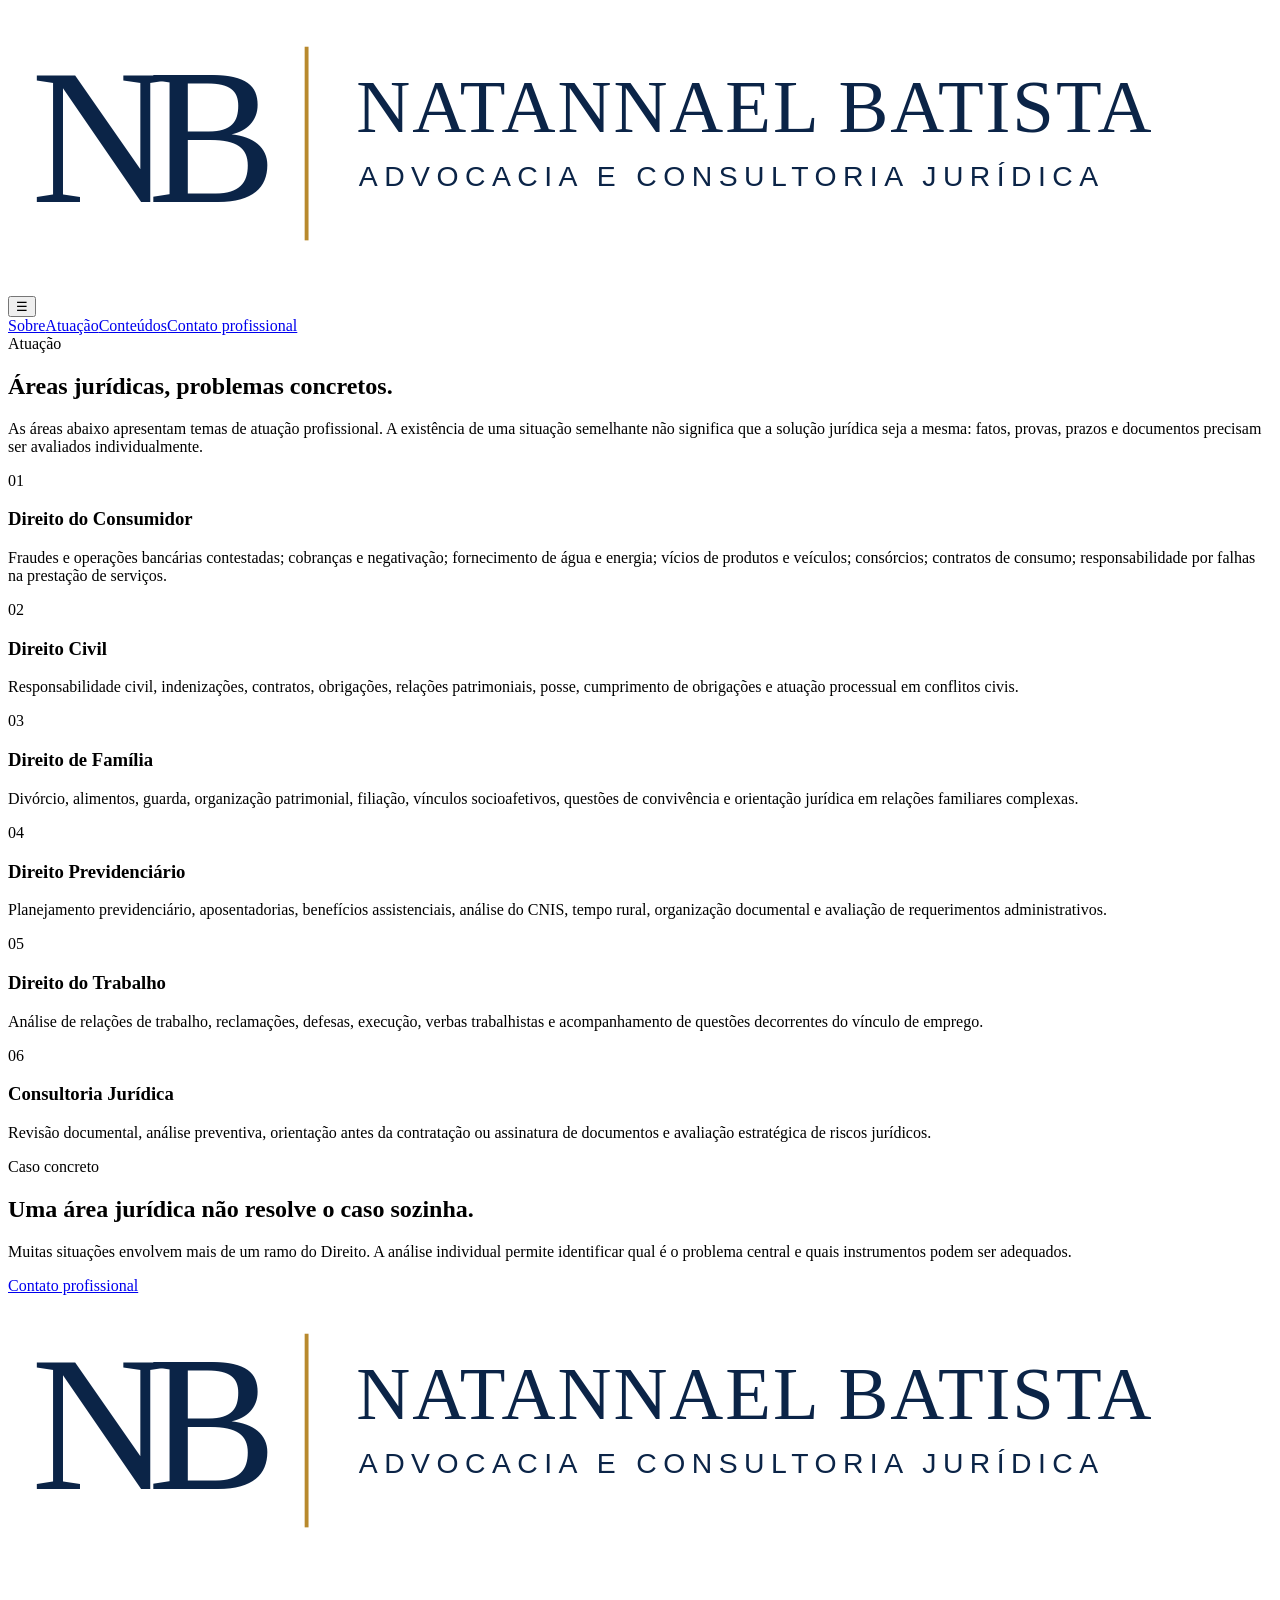
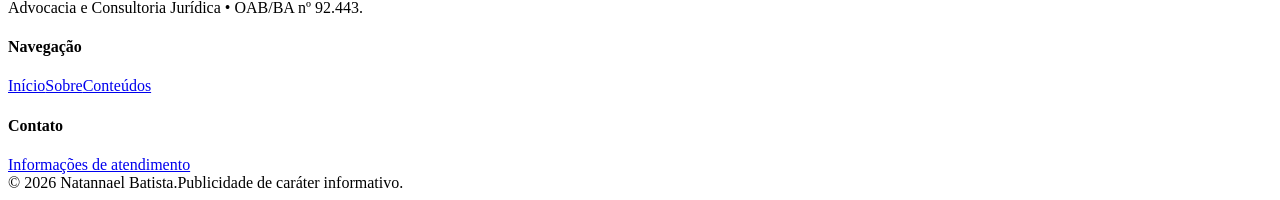
==== atuacao.html @ eb404e65 "Adiciona atuacao.html" ====
<!doctype html><html lang="pt-BR"><head><meta charset="utf-8"><meta name="viewport" content="width=device-width,initial-scale=1"><title>Atuação | Natannael Batista</title><meta name="description" content="Áreas de atuação de Natannael Batista — Direito do Consumidor, Civil, Família, Previdenciário e Trabalhista."><link rel="icon" href="assets/favicon.svg"><link rel="stylesheet" href="style.css"></head><body>
<header class="site-header"><div class="container navbar"><a class="brand" href="index.html"><img src="assets/logo-nb.svg" alt="Natannael Batista"></a><button class="menu-btn" aria-label="Abrir menu">☰</button><nav class="nav-links"><a href="sobre.html">Sobre</a><a aria-current="page" href="atuacao.html">Atuação</a><a href="conteudos.html">Conteúdos</a><a href="contato.html" class="btn">Contato profissional</a></nav></div></header>
<main><section class="page-hero"><div class="container"><div class="eyebrow">Atuação</div><h1 class="display">Áreas jurídicas, problemas concretos.</h1><p>As áreas abaixo apresentam temas de atuação profissional. A existência de uma situação semelhante não significa que a solução jurídica seja a mesma: fatos, provas, prazos e documentos precisam ser avaliados individualmente.</p></div></section>
<section class="section alt"><div class="container"><div class="cards">
<article id="consumidor" class="card"><div class="card-number">01</div><h3>Direito do Consumidor</h3><p>Fraudes e operações bancárias contestadas; cobranças e negativação; fornecimento de água e energia; vícios de produtos e veículos; consórcios; contratos de consumo; responsabilidade por falhas na prestação de serviços.</p></article>
<article id="civil" class="card"><div class="card-number">02</div><h3>Direito Civil</h3><p>Responsabilidade civil, indenizações, contratos, obrigações, relações patrimoniais, posse, cumprimento de obrigações e atuação processual em conflitos civis.</p></article>
<article id="familia" class="card"><div class="card-number">03</div><h3>Direito de Família</h3><p>Divórcio, alimentos, guarda, organização patrimonial, filiação, vínculos socioafetivos, questões de convivência e orientação jurídica em relações familiares complexas.</p></article>
<article id="previdenciario" class="card"><div class="card-number">04</div><h3>Direito Previdenciário</h3><p>Planejamento previdenciário, aposentadorias, benefícios assistenciais, análise do CNIS, tempo rural, organização documental e avaliação de requerimentos administrativos.</p></article>
<article id="trabalhista" class="card"><div class="card-number">05</div><h3>Direito do Trabalho</h3><p>Análise de relações de trabalho, reclamações, defesas, execução, verbas trabalhistas e acompanhamento de questões decorrentes do vínculo de emprego.</p></article>
<article class="card"><div class="card-number">06</div><h3>Consultoria Jurídica</h3><p>Revisão documental, análise preventiva, orientação antes da contratação ou assinatura de documentos e avaliação estratégica de riscos jurídicos.</p></article>
</div></div></section>
<div class="container"><section class="cta"><div><div class="eyebrow">Caso concreto</div><h2>Uma área jurídica não resolve o caso sozinha.</h2><p>Muitas situações envolvem mais de um ramo do Direito. A análise individual permite identificar qual é o problema central e quais instrumentos podem ser adequados.</p></div><div class="actions"><a class="btn gold" href="contato.html">Contato profissional</a></div></section></div></main>
<footer class="site-footer"><div class="container"><div class="footer-grid"><div><img class="footer-logo" src="assets/logo-nb.svg" alt="Natannael Batista"><p>Advocacia e Consultoria Jurídica • OAB/BA nº 92.443.</p></div><div><h4>Navegação</h4><a href="index.html">Início</a><a href="sobre.html">Sobre</a><a href="conteudos.html">Conteúdos</a></div><div><h4>Contato</h4><a href="contato.html">Informações de atendimento</a></div></div><div class="footer-bottom"><span>© <span data-year></span> Natannael Batista.</span><span>Publicidade de caráter informativo.</span></div></div></footer><script src="script.js"></script></body></html>
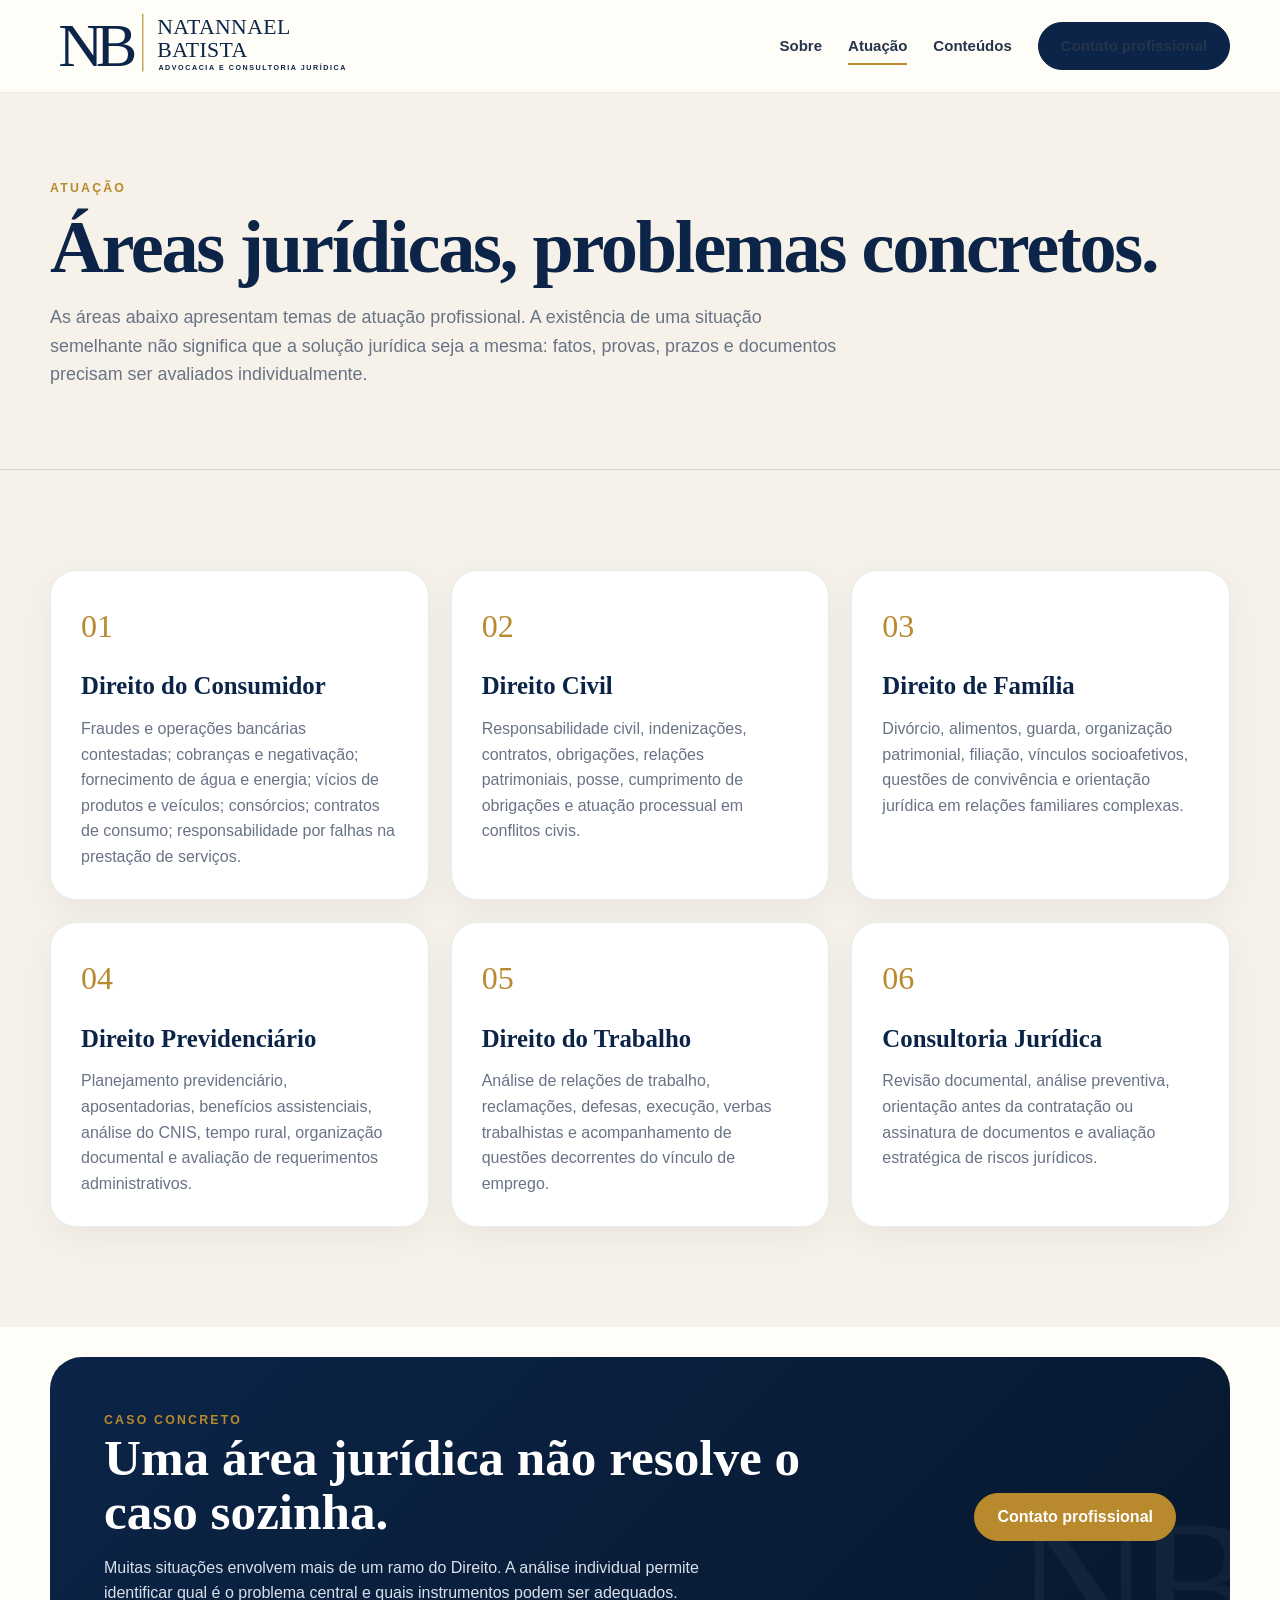
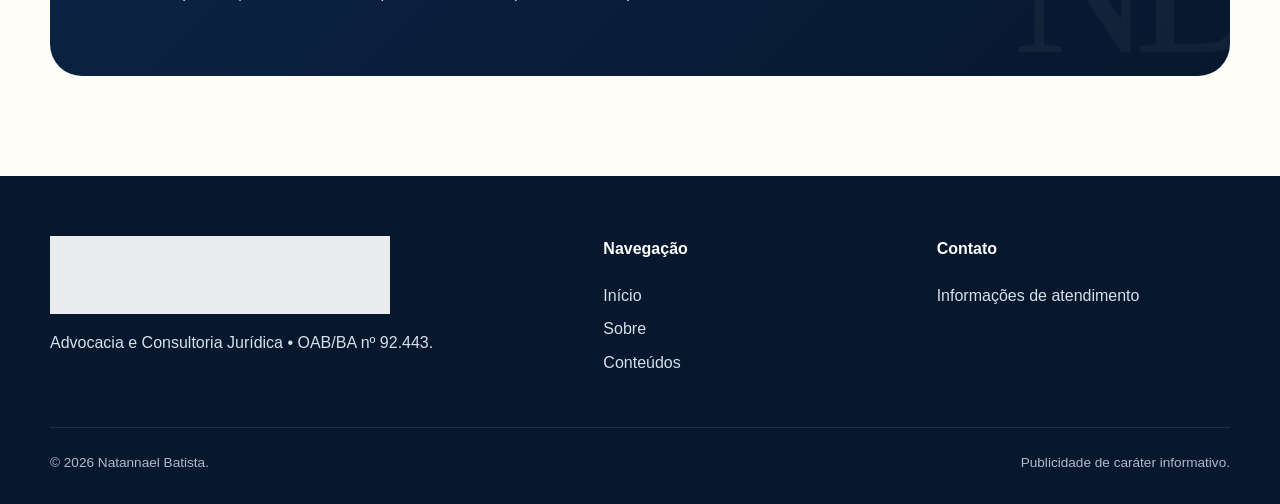
==== commit a0daa238: "Adiciona SEO e canonical em atuacao.html" ====
--- a/atuacao.html
+++ b/atuacao.html
@@ -1,4 +1,10 @@
-<!doctype html><html lang="pt-BR"><head><meta charset="utf-8"><meta name="viewport" content="width=device-width,initial-scale=1"><title>Atuação | Natannael Batista</title><meta name="description" content="Áreas de atuação de Natannael Batista — Direito do Consumidor, Civil, Família, Previdenciário e Trabalhista."><link rel="icon" href="assets/favicon.svg"><link rel="stylesheet" href="style.css"></head><body>
+<!doctype html><html lang="pt-BR"><head><meta charset="utf-8"><meta name="viewport" content="width=device-width,initial-scale=1"><title>Atuação | Natannael Batista</title><meta name="description" content="Áreas de atuação de Natannael Batista — Direito do Consumidor, Civil, Família, Previdenciário e Trabalhista."><link rel="icon" href="assets/favicon.svg"><link rel="stylesheet" href="style.css"><link rel="canonical" href="https://www.natannaelbatista.adv.br/atuacao.html">
+<meta property="og:type" content="website">
+<meta property="og:title" content="Atuação | Natannael Batista">
+<meta property="og:description" content="Áreas de atuação de Natannael Batista — Direito do Consumidor, Civil, Família, Previdenciário e Trabalhista.">
+<meta property="og:url" content="https://www.natannaelbatista.adv.br/atuacao.html">
+<meta name="twitter:card" content="summary">
+</head><body>
 <header class="site-header"><div class="container navbar"><a class="brand" href="index.html"><img src="assets/logo-nb.svg" alt="Natannael Batista"></a><button class="menu-btn" aria-label="Abrir menu">☰</button><nav class="nav-links"><a href="sobre.html">Sobre</a><a aria-current="page" href="atuacao.html">Atuação</a><a href="conteudos.html">Conteúdos</a><a href="contato.html" class="btn">Contato profissional</a></nav></div></header>
 <main><section class="page-hero"><div class="container"><div class="eyebrow">Atuação</div><h1 class="display">Áreas jurídicas, problemas concretos.</h1><p>As áreas abaixo apresentam temas de atuação profissional. A existência de uma situação semelhante não significa que a solução jurídica seja a mesma: fatos, provas, prazos e documentos precisam ser avaliados individualmente.</p></div></section>
 <section class="section alt"><div class="container"><div class="cards">
--- a/style.css
+++ b/style.css
@@ -0,0 +1,275 @@
+:root {
+  --navy: #0b2447;
+  --navy-2: #102f57;
+  --gold: #b8892d;
+  --gold-soft: #d7b46a;
+  --cream: #f7f2e9;
+  --paper: #fffdf8;
+  --ink: #142238;
+  --muted: #697386;
+  --line: rgba(11, 36, 71, .14);
+  --shadow: 0 18px 50px rgba(11, 36, 71, .10);
+  --radius: 26px;
+}
+
+* { box-sizing: border-box; }
+html { scroll-behavior: smooth; }
+body {
+  margin: 0;
+  font-family: Inter, ui-sans-serif, -apple-system, BlinkMacSystemFont, "Segoe UI", sans-serif;
+  color: var(--ink);
+  background: var(--paper);
+  line-height: 1.6;
+}
+img { max-width: 100%; display: block; }
+a { color: inherit; text-decoration: none; }
+button, input, textarea { font: inherit; }
+
+.container { width: min(1180px, calc(100% - 40px)); margin: 0 auto; }
+.eyebrow {
+  text-transform: uppercase;
+  letter-spacing: .18em;
+  font-size: .77rem;
+  font-weight: 800;
+  color: var(--gold);
+}
+.display {
+  font-family: Georgia, "Times New Roman", serif;
+  letter-spacing: -.03em;
+  line-height: 1.03;
+}
+
+.site-header {
+  position: sticky;
+  top: 0;
+  z-index: 40;
+  backdrop-filter: blur(18px);
+  background: rgba(255,253,248,.91);
+  border-bottom: 1px solid rgba(11,36,71,.08);
+}
+.navbar {
+  min-height: 92px;
+  display: flex;
+  align-items: center;
+  justify-content: space-between;
+  gap: 26px;
+}
+.brand img { width: 390px; max-width: 47vw; }
+.nav-links { display: flex; gap: 26px; align-items: center; font-size: .94rem; font-weight: 650; }
+.nav-links a { position: relative; color: #25344b; }
+.nav-links a:not(.btn)::after {
+  content: "";
+  position: absolute;
+  left: 0; bottom: -7px;
+  width: 0; height: 2px;
+  background: var(--gold);
+  transition: .22s ease;
+}
+.nav-links a:not(.btn):hover::after, .nav-links a[aria-current="page"]::after { width: 100%; }
+.menu-btn { display: none; background: transparent; border: 0; color: var(--navy); font-size: 1.7rem; }
+
+.btn {
+  display: inline-flex;
+  align-items: center;
+  justify-content: center;
+  gap: 10px;
+  min-height: 48px;
+  padding: 0 22px;
+  border-radius: 999px;
+  background: var(--navy);
+  color: #fff;
+  border: 1px solid var(--navy);
+  font-weight: 750;
+  transition: .2s ease;
+}
+.btn:hover { transform: translateY(-1px); box-shadow: 0 10px 26px rgba(11,36,71,.16); }
+.btn.outline { background: transparent; color: var(--navy); }
+.btn.gold { background: var(--gold); border-color: var(--gold); color: #fff; }
+
+.hero {
+  position: relative;
+  overflow: hidden;
+  background:
+    radial-gradient(circle at 78% 22%, rgba(184,137,45,.18), transparent 26%),
+    linear-gradient(145deg, #fffdf9 0%, #f8f1e5 57%, #f2eadf 100%);
+  min-height: 700px;
+  display: grid;
+  align-items: center;
+  border-bottom: 1px solid rgba(11,36,71,.08);
+}
+.hero::before {
+  content: "";
+  position: absolute;
+  width: 630px; height: 630px;
+  border: 1px solid rgba(184,137,45,.22);
+  border-radius: 50%;
+  right: -220px; top: 72px;
+}
+.hero::after {
+  content: "NB";
+  position: absolute;
+  font-family: Georgia, "Times New Roman", serif;
+  font-size: clamp(13rem, 27vw, 27rem);
+  line-height: .8;
+  color: rgba(11,36,71,.035);
+  right: -3vw;
+  bottom: -2vw;
+  letter-spacing: -.09em;
+  pointer-events: none;
+}
+.hero-grid {
+  position: relative;
+  z-index: 2;
+  display: grid;
+  grid-template-columns: 1.2fr .8fr;
+  gap: 70px;
+  align-items: center;
+  padding: 95px 0 80px;
+}
+.hero h1 { font-size: clamp(3.2rem, 6vw, 6.6rem); margin: 18px 0 26px; color: var(--navy); max-width: 850px; }
+.hero h1 span { color: var(--gold); }
+.hero p { font-size: 1.18rem; max-width: 690px; color: #3f4e62; }
+.hero-actions { display: flex; flex-wrap: wrap; gap: 12px; margin-top: 34px; }
+.hero-aside {
+  background: rgba(255,255,255,.65);
+  border: 1px solid rgba(11,36,71,.09);
+  border-radius: var(--radius);
+  padding: 34px;
+  box-shadow: var(--shadow);
+  backdrop-filter: blur(12px);
+}
+.hero-aside h2 { font-size: 1.5rem; margin: 0 0 18px; color: var(--navy); }
+.hero-aside ul { list-style: none; margin: 0; padding: 0; }
+.hero-aside li { padding: 16px 0; border-top: 1px solid var(--line); display: flex; gap: 14px; }
+.hero-aside li:first-child { border-top: 0; }
+.mini-mark { width: 10px; height: 10px; border-radius: 50%; margin-top: 8px; background: var(--gold); flex: 0 0 auto; }
+
+.section { padding: 100px 0; }
+.section.alt { background: var(--cream); }
+.section-head { display: grid; grid-template-columns: .8fr 1.2fr; gap: 40px; align-items: end; margin-bottom: 46px; }
+.section-head h2 { margin: 8px 0 0; font-size: clamp(2.3rem, 4.6vw, 4.6rem); color: var(--navy); }
+.section-head p { margin: 0; color: var(--muted); font-size: 1.05rem; max-width: 700px; justify-self: end; }
+
+.cards { display: grid; grid-template-columns: repeat(3, 1fr); gap: 22px; }
+.card {
+  background: #fff;
+  border: 1px solid rgba(11,36,71,.09);
+  border-radius: var(--radius);
+  padding: 30px;
+  box-shadow: 0 12px 36px rgba(11,36,71,.06);
+  transition: .2s ease;
+}
+.card:hover { transform: translateY(-4px); box-shadow: var(--shadow); }
+.card-number { font-family: Georgia, "Times New Roman", serif; color: var(--gold); font-size: 2rem; }
+.card h3 { margin: 14px 0 10px; font-family: Georgia, "Times New Roman", serif; font-size: 1.55rem; color: var(--navy); }
+.card p { margin: 0; color: var(--muted); }
+.card-link { display: inline-block; margin-top: 20px; color: var(--navy); font-weight: 800; }
+.card-link::after { content: " →"; color: var(--gold); }
+
+.about-grid { display: grid; grid-template-columns: .78fr 1.22fr; gap: 60px; align-items: start; }
+.profile-frame {
+  position: sticky;
+  top: 125px;
+  min-height: 500px;
+  border-radius: var(--radius);
+  background:
+    linear-gradient(160deg, rgba(11,36,71,.96), rgba(16,47,87,.92)),
+    radial-gradient(circle at 70% 20%, rgba(184,137,45,.35), transparent 28%);
+  padding: 36px;
+  color: #fff;
+  display: flex;
+  flex-direction: column;
+  justify-content: flex-end;
+  overflow: hidden;
+}
+.profile-frame::before { content: "NB"; position: absolute; top: 38px; left: 34px; font-family: Georgia, serif; font-size: 9rem; color: rgba(255,255,255,.08); letter-spacing: -.12em; }
+.profile-frame .photo-note { position: relative; z-index: 2; border-top: 1px solid rgba(255,255,255,.28); padding-top: 20px; }
+.profile-frame strong { display:block; font-family: Georgia, serif; font-size: 1.9rem; }
+.profile-frame span { color: #d9dfeb; }
+.about-copy h2 { margin: 8px 0 22px; font-size: clamp(2.5rem, 4vw, 4.4rem); color: var(--navy); }
+.about-copy p { color: #4d5b6e; font-size: 1.06rem; }
+.facts { display: grid; grid-template-columns: repeat(2, 1fr); gap: 14px; margin-top: 28px; }
+.fact { padding: 20px; background: var(--cream); border-radius: 18px; border: 1px solid rgba(11,36,71,.08); }
+.fact strong { display:block; color: var(--navy); }
+.fact span { color: var(--muted); font-size: .92rem; }
+
+.content-grid { display: grid; grid-template-columns: repeat(3, 1fr); gap: 22px; }
+.article-card { background:#fff; border:1px solid rgba(11,36,71,.09); border-radius:24px; overflow:hidden; }
+.article-top { height: 150px; padding: 26px; background: linear-gradient(145deg, var(--navy), var(--navy-2)); position:relative; }
+.article-top::after { content:""; position:absolute; width:120px; height:120px; border:1px solid rgba(215,180,106,.45); border-radius:50%; right:-20px; top:-34px; }
+.article-top span { color: var(--gold-soft); font-size:.8rem; text-transform:uppercase; letter-spacing:.16em; }
+.article-body { padding: 26px; }
+.article-body h3 { font-family: Georgia, serif; color:var(--navy); font-size:1.45rem; margin:0 0 12px; }
+.article-body p { color:var(--muted); margin:0; }
+
+.cta {
+  margin: 30px 0 100px;
+  border-radius: 32px;
+  padding: 54px;
+  background: linear-gradient(135deg, var(--navy), #07182e);
+  color:#fff;
+  display:grid;
+  grid-template-columns: 1.4fr .6fr;
+  gap:30px;
+  align-items:center;
+  position:relative;
+  overflow:hidden;
+}
+.cta::after { content:"NB"; position:absolute; right:-15px; bottom:-65px; font-family:Georgia,serif; font-size:12rem; color:rgba(255,255,255,.045); letter-spacing:-.09em; }
+.cta h2 { margin:0; font-size:clamp(2rem,4vw,4rem); font-family:Georgia,serif; line-height:1.05; }
+.cta p { color:#d8e0eb; max-width:650px; }
+.cta .actions { position:relative; z-index:2; display:flex; justify-content:flex-end; flex-wrap:wrap; gap:12px; }
+.cta .btn.outline { border-color:#fff; color:#fff; }
+
+.page-hero { padding: 86px 0 62px; background: var(--cream); border-bottom:1px solid var(--line); }
+.page-hero h1 { margin: 10px 0 18px; color:var(--navy); font-size:clamp(3rem,5.8vw,6rem); }
+.page-hero p { max-width:800px; color:var(--muted); font-size:1.12rem; }
+
+.prose { max-width:820px; margin:0 auto; }
+.prose h2 { font-family:Georgia,serif; color:var(--navy); font-size:2rem; margin-top:46px; }
+.prose p, .prose li { color:#4d5b6e; }
+.prose blockquote { margin:30px 0; padding:20px 24px; border-left:4px solid var(--gold); background:var(--cream); border-radius:0 16px 16px 0; color:var(--navy); font-family:Georgia,serif; font-size:1.18rem; }
+
+.contact-grid { display:grid; grid-template-columns: .95fr 1.05fr; gap:34px; }
+.contact-panel { background:var(--navy); color:#fff; border-radius:var(--radius); padding:38px; }
+.contact-panel h2 { font-family:Georgia,serif; font-size:2.4rem; margin:0 0 16px; }
+.contact-panel p { color:#dce4ee; }
+.contact-list { margin-top:28px; display:grid; gap:14px; }
+.contact-item { padding:18px; background:rgba(255,255,255,.07); border:1px solid rgba(255,255,255,.12); border-radius:16px; }
+.contact-item strong { display:block; color:var(--gold-soft); }
+.contact-card { background:#fff; border:1px solid var(--line); border-radius:var(--radius); padding:38px; box-shadow:var(--shadow); }
+.contact-card h3 { margin-top:0; font-family:Georgia,serif; color:var(--navy); font-size:2rem; }
+.notice { padding:18px 20px; border-radius:16px; background:var(--cream); color:#4e5e71; font-size:.94rem; }
+
+.site-footer { background:#07182e; color:#d7dfeb; padding:60px 0 30px; }
+.footer-grid { display:grid; grid-template-columns:1.4fr .8fr .8fr; gap:40px; }
+.footer-logo { width:340px; filter: brightness(0) invert(1); opacity:.92; }
+.site-footer h4 { color:#fff; margin-top:0; }
+.site-footer a { color:#d7dfeb; display:block; margin:8px 0; }
+.footer-bottom { margin-top:44px; padding-top:24px; border-top:1px solid rgba(255,255,255,.1); font-size:.85rem; color:#aeb9c8; display:flex; justify-content:space-between; gap:18px; flex-wrap:wrap; }
+
+@media (max-width: 920px) {
+  .nav-links { position:absolute; top:92px; left:0; right:0; background:#fffdf8; border-bottom:1px solid var(--line); padding:22px; flex-direction:column; align-items:flex-start; display:none; }
+  .nav-links.open { display:flex; }
+  .menu-btn { display:block; }
+  .brand img { max-width:68vw; width:320px; }
+  .hero-grid, .section-head, .about-grid, .cta, .contact-grid { grid-template-columns:1fr; }
+  .hero { min-height:auto; }
+  .hero-aside { max-width:680px; }
+  .section-head p { justify-self:start; }
+  .cards, .content-grid { grid-template-columns:1fr 1fr; }
+  .profile-frame { position:relative; top:0; min-height:360px; }
+  .cta .actions { justify-content:flex-start; }
+  .footer-grid { grid-template-columns:1fr 1fr; }
+}
+@media (max-width: 640px) {
+  .container { width:min(100% - 28px, 1180px); }
+  .navbar { min-height:78px; }
+  .nav-links { top:78px; }
+  .hero-grid { padding:74px 0 58px; gap:38px; }
+  .hero h1 { font-size:3.3rem; }
+  .section { padding:74px 0; }
+  .cards, .content-grid, .facts, .footer-grid { grid-template-columns:1fr; }
+  .cta { padding:34px 24px; margin-bottom:74px; }
+  .brand img { width:270px; }
+}
